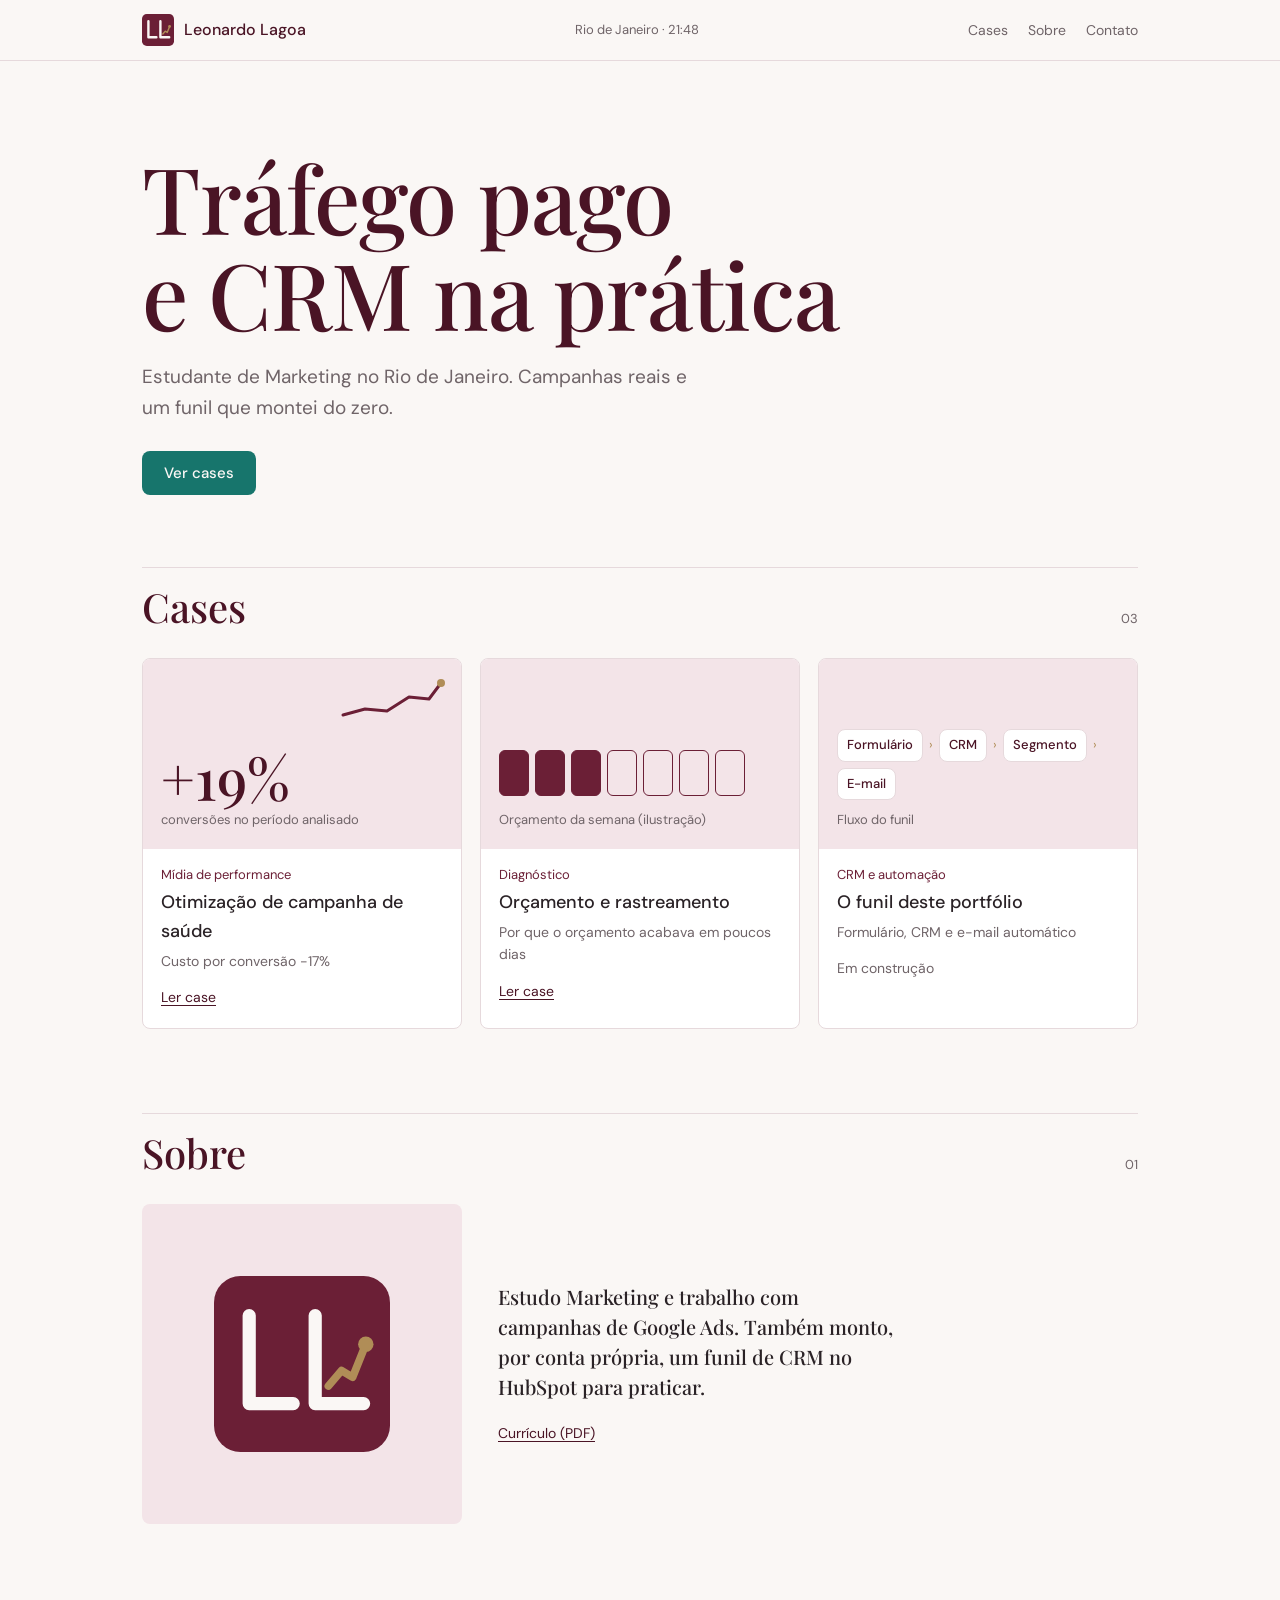
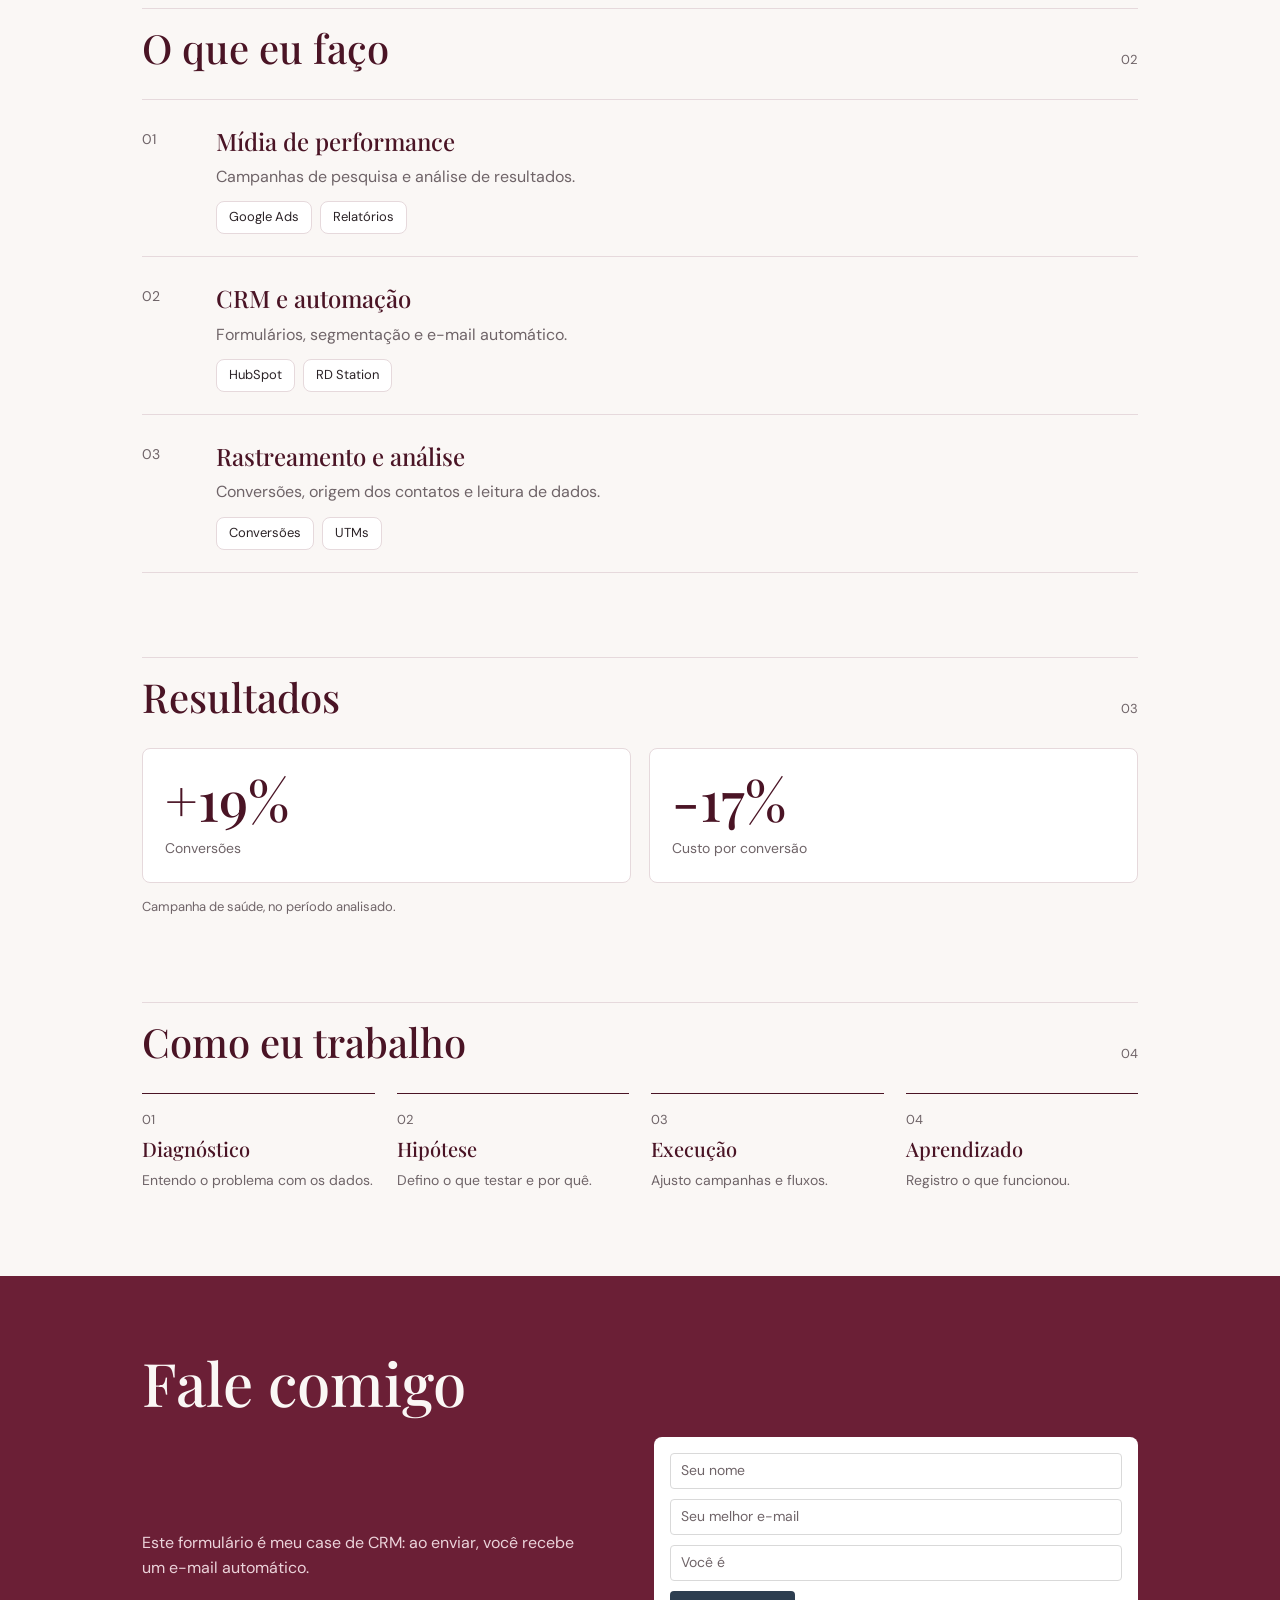
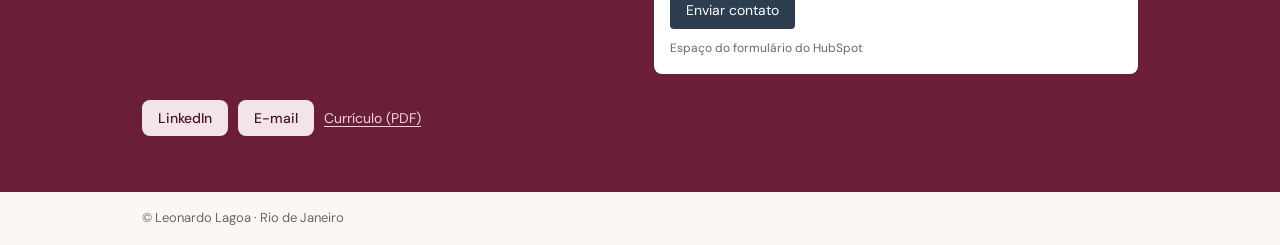
==== index.html @ 259f511e "Publish Leonardo Lagoa portfolio frontend" ====
<!DOCTYPE html>
<html lang="pt-BR">
<head>
<meta charset="utf-8">
<meta name="viewport" content="width=device-width, initial-scale=1, viewport-fit=cover">
<title>Leonardo Lagoa: tráfego pago e CRM na prática</title>
<link href="https://fonts.googleapis.com/css2?family=DM+Sans:wght@400;500&family=Playfair+Display:wght@500;600&display=swap" rel="stylesheet">
<style>
:root{--bg:#FAF7F5;--card:#fff;--ink:#2A2226;--muted:#6F6468;--line:#E6D9DC;--head:#4A1425;--rose:#F3E4E8;color-scheme:light;
box-sizing:border-box;padding-top:env(safe-area-inset-top,0px);padding-bottom:env(safe-area-inset-bottom,0px)}
html{scroll-padding-top:calc(env(safe-area-inset-top,0px) + 64px)}
@media (prefers-reduced-motion:no-preference){html{scroll-behavior:smooth}}
*{box-sizing:border-box}
body{margin:0;background:var(--bg);color:var(--ink);font:400 16px/1.6 "DM Sans",system-ui,sans-serif}
.serif{font-family:"Playfair Display",Georgia,"Times New Roman",serif;font-weight:500}
.wrap{max-width:1040px;margin:0 auto;padding:0 22px}
a{color:inherit}
header{position:sticky;top:env(safe-area-inset-top,0px);z-index:5;background:rgba(250,247,245,.94);border-bottom:1px solid var(--line)}
header .wrap{display:flex;align-items:center;justify-content:space-between;gap:16px;height:60px}
.brand{display:flex;align-items:center;gap:10px;text-decoration:none;font-weight:500;color:var(--head)}
#clock{font-size:13px;color:var(--muted)}
nav{display:flex;gap:20px;font-size:14px}
nav a{text-decoration:none;color:var(--muted)}nav a:hover{color:var(--head)}
@media (max-width:640px){#clock{display:none}}
.hero{padding:88px 0 72px}
h1{font-size:clamp(42px,9vw,92px);line-height:1.04;color:var(--head);margin:0 0 22px;letter-spacing:-.01em}
.lead{font-size:19px;color:var(--muted);max-width:44ch;margin:0 0 28px}
.btn{display:inline-block;font:500 15px "DM Sans",sans-serif;border-radius:8px;padding:12px 22px;text-decoration:none;transition:background .15s,border-color .15s}
.p{background:#17756C;color:#FAF7F5}.p:hover{background:#6B1F36}
.s{background:var(--rose);color:var(--head);font-size:14px;padding:9px 16px}
.band .p{border:1px solid #FAF7F5}.band .p:hover{background:#FAF7F5;color:#6B1F36}
.btn:focus-visible,a:focus-visible{outline:3px solid var(--head);outline-offset:2px}
section{padding:0 0 84px}
.sh{display:flex;align-items:baseline;justify-content:space-between;border-top:1px solid var(--line);padding-top:16px;margin-bottom:28px}
.sh .n{font-size:13px;color:var(--muted)}
h2{font-size:clamp(28px,4vw,40px);line-height:1.15;color:var(--head);margin:0}
.cards{display:grid;grid-template-columns:repeat(auto-fit,minmax(260px,1fr));gap:18px}
.card{display:block;background:var(--card);border:1px solid var(--line);border-radius:8px;overflow:hidden;text-decoration:none;transition:border-color .15s}
.card:hover{border-color:#6B1F36}
.vis{height:190px;background:var(--rose);display:flex;flex-direction:column;align-items:flex-start;justify-content:flex-end;padding:18px;position:relative}
.vis .big{font-size:58px;line-height:1;color:#4A1425}
.vis .sm{font-size:13px;color:#6F6468;margin-top:4px}
.vis svg{position:absolute;right:16px;top:16px}
.days{display:flex;gap:6px;margin-bottom:10px}
.days i{width:30px;height:46px;border-radius:6px;border:1px solid #6B1F36;background:transparent;display:block}
.days i.on{background:#6B1F36}
.flow{display:flex;flex-wrap:wrap;gap:6px;align-items:center;font-size:13px;color:#4A1425}
.flow b{font-weight:500;background:#fff;border:1px solid #E6D9DC;border-radius:8px;padding:5px 9px}
.flow span{color:#B08D57}
.cb{padding:16px 18px 18px}
.tag{font-size:13px;color:#6B1F36;margin:0}
.ct{font-size:18px;font-weight:500;margin:2px 0 4px}
.rs{font-size:14px;color:var(--muted);margin:0 0 12px}
.go{font-size:14px;color:var(--head);text-decoration:underline;text-underline-offset:3px}
.about{display:grid;grid-template-columns:minmax(200px,320px) 1fr;gap:36px;align-items:center}
@media (max-width:640px){.about{grid-template-columns:1fr}}
.logo{background:var(--rose);border-radius:8px;display:flex;align-items:center;justify-content:center;aspect-ratio:1/1;max-width:320px}
.about p{font-size:20px;line-height:1.5;margin:0 0 18px;max-width:34ch}
.row{display:grid;grid-template-columns:56px 1fr;gap:6px 18px;padding:22px 0;border-top:1px solid var(--line)}
.row .num{font-size:14px;color:var(--muted);padding-top:6px}
.row h3{font-size:24px;margin:0 0 4px;color:var(--head)}
.row p{margin:0 0 12px;color:var(--muted)}
.chips{display:flex;flex-wrap:wrap;gap:8px}
.chips span{background:var(--card);border:1px solid var(--line);border-radius:8px;padding:5px 12px;font-size:13px}
.stats{display:grid;grid-template-columns:repeat(auto-fit,minmax(220px,1fr));gap:18px}
.stat{background:var(--card);border:1px solid var(--line);border-radius:8px;padding:22px}
.stat .big{font-size:56px;line-height:1;color:var(--head)}
.stat p{margin:8px 0 0;color:var(--muted);font-size:14px}
.cap{font-size:13px;color:var(--muted);margin:14px 0 0}
.steps{display:grid;grid-template-columns:repeat(auto-fit,minmax(200px,1fr));gap:22px}
.step{border-top:1px solid var(--head);padding-top:12px}
.step .n{font-size:13px;color:var(--muted)}
.step h3{font-size:20px;margin:2px 0 4px;color:var(--head)}
.step p{margin:0;font-size:14px;color:var(--muted)}
.band{background:#6B1F36;color:#FAF7F5;padding:72px 0 56px}
.band h2{color:#FAF7F5;font-size:clamp(34px,6vw,60px)}
.grid{display:grid;grid-template-columns:repeat(auto-fit,minmax(260px,1fr));gap:28px;align-items:center;margin-top:20px}
.band p{margin:0;color:#EBD3DA;max-width:40ch}
.ph{background:#fff;border-radius:8px;padding:16px;color:#6F6468}
.ph .f{height:36px;border:1px solid #D9D9D9;border-radius:4px;margin-bottom:10px;display:flex;align-items:center;padding:0 10px;font-size:14px}
.ph .b{display:inline-block;background:#2D3E50;color:#fff;border-radius:4px;padding:8px 16px;font-size:14px}
.ph small{display:block;margin-top:10px;font-size:12px}
.links{margin-top:26px;display:flex;flex-wrap:wrap;align-items:center;gap:10px}
.links .lk{color:#EBD3DA;font-size:14px;text-underline-offset:3px}
footer{padding:16px 0;font-size:13px;color:var(--muted)}
</style>
</head>
<body>
<header><div class="wrap">
<a class="brand" href="#">
<svg width="32" height="32" viewBox="0 0 80 80" aria-hidden="true"><rect width="80" height="80" rx="12" fill="#6B1F36"/><path d="M16 18 V58 H36" fill="none" stroke="#FAF7F5" stroke-width="6" stroke-linecap="round" stroke-linejoin="round"/><path d="M46 18 V58 H68" fill="none" stroke="#FAF7F5" stroke-width="6" stroke-linecap="round" stroke-linejoin="round"/><path d="M52 50 L58 43 L63 46 L69 31" fill="none" stroke="#B08D57" stroke-width="3.5" stroke-linecap="round" stroke-linejoin="round"/><circle cx="69" cy="31" r="3.5" fill="#B08D57"/></svg>
Leonardo Lagoa</a>
<span id="clock">Rio de Janeiro</span>
<nav><a href="#cases">Cases</a><a href="#sobre">Sobre</a><a href="#contato">Contato</a></nav>
</div></header>

<main>
<section class="hero" style="padding-bottom:72px"><div class="wrap">
<h1 class="serif">Tráfego pago<br>e CRM na prática</h1>
<p class="lead">Estudante de Marketing no Rio de Janeiro. Campanhas reais e um funil que montei do zero.</p>
<a class="btn p" href="#cases">Ver cases</a>
</div></section>

<section id="cases"><div class="wrap">
<div class="sh"><h2 class="serif">Cases</h2><span class="n">03</span></div>
<div class="cards">
<a class="card" href="#">
<div class="vis"><svg width="104" height="48" viewBox="0 0 104 48" aria-hidden="true"><polyline points="2,40 24,34 46,36 68,22 88,24 100,8" fill="none" stroke="#6B1F36" stroke-width="3" stroke-linecap="round" stroke-linejoin="round"/><circle cx="100" cy="8" r="4" fill="#B08D57"/></svg><span class="big serif">+19%</span><span class="sm">conversões no período analisado</span></div>
<div class="cb"><p class="tag">Mídia de performance</p><p class="ct">Otimização de campanha de saúde</p><p class="rs">Custo por conversão -17%</p><span class="go">Ler case</span></div>
</a>
<a class="card" href="#">
<div class="vis"><div class="days" aria-hidden="true"><i class="on"></i><i class="on"></i><i class="on"></i><i></i><i></i><i></i><i></i></div><span class="sm">Orçamento da semana (ilustração)</span></div>
<div class="cb"><p class="tag">Diagnóstico</p><p class="ct">Orçamento e rastreamento</p><p class="rs">Por que o orçamento acabava em poucos dias</p><span class="go">Ler case</span></div>
</a>
<a class="card" href="#">
<div class="vis"><div class="flow" aria-hidden="true"><b>Formulário</b><span>›</span><b>CRM</b><span>›</span><b>Segmento</b><span>›</span><b>E-mail</b></div><span class="sm" style="margin-top:10px">Fluxo do funil</span></div>
<div class="cb"><p class="tag">CRM e automação</p><p class="ct">O funil deste portfólio</p><p class="rs">Formulário, CRM e e-mail automático</p><span class="go" style="text-decoration:none;color:var(--muted)">Em construção</span></div>
</a>
</div>
</div></section>

<section id="sobre"><div class="wrap">
<div class="sh"><h2 class="serif">Sobre</h2><span class="n">01</span></div>
<div class="about">
<div class="logo"><svg width="55%" viewBox="0 0 80 80" aria-label="Logo LL"><rect width="80" height="80" rx="12" fill="#6B1F36"/><path d="M16 18 V58 H36" fill="none" stroke="#FAF7F5" stroke-width="6" stroke-linecap="round" stroke-linejoin="round"/><path d="M46 18 V58 H68" fill="none" stroke="#FAF7F5" stroke-width="6" stroke-linecap="round" stroke-linejoin="round"/><path d="M52 50 L58 43 L63 46 L69 31" fill="none" stroke="#B08D57" stroke-width="3.5" stroke-linecap="round" stroke-linejoin="round"/><circle cx="69" cy="31" r="3.5" fill="#B08D57"/></svg></div>
<div><p class="serif">Estudo Marketing e trabalho com campanhas de Google Ads. Também monto, por conta própria, um funil de CRM no HubSpot para praticar.</p><a class="go" href="#">Currículo (PDF)</a></div>
</div>
</div></section>

<section><div class="wrap">
<div class="sh"><h2 class="serif">O que eu faço</h2><span class="n">02</span></div>
<div class="row"><span class="num">01</span><div><h3 class="serif">Mídia de performance</h3><p>Campanhas de pesquisa e análise de resultados.</p><div class="chips"><span>Google Ads</span><span>Relatórios</span></div></div></div>
<div class="row"><span class="num">02</span><div><h3 class="serif">CRM e automação</h3><p>Formulários, segmentação e e-mail automático.</p><div class="chips"><span>HubSpot</span><span>RD Station</span></div></div></div>
<div class="row" style="border-bottom:1px solid var(--line)"><span class="num">03</span><div><h3 class="serif">Rastreamento e análise</h3><p>Conversões, origem dos contatos e leitura de dados.</p><div class="chips"><span>Conversões</span><span>UTMs</span></div></div></div>
</div></section>

<section><div class="wrap">
<div class="sh"><h2 class="serif">Resultados</h2><span class="n">03</span></div>
<div class="stats">
<div class="stat"><span class="big serif">+19%</span><p>Conversões</p></div>
<div class="stat"><span class="big serif">-17%</span><p>Custo por conversão</p></div>
</div>
<p class="cap">Campanha de saúde, no período analisado.</p>
</div></section>

<section><div class="wrap">
<div class="sh"><h2 class="serif">Como eu trabalho</h2><span class="n">04</span></div>
<div class="steps">
<div class="step"><span class="n">01</span><h3 class="serif">Diagnóstico</h3><p>Entendo o problema com os dados.</p></div>
<div class="step"><span class="n">02</span><h3 class="serif">Hipótese</h3><p>Defino o que testar e por quê.</p></div>
<div class="step"><span class="n">03</span><h3 class="serif">Execução</h3><p>Ajusto campanhas e fluxos.</p></div>
<div class="step"><span class="n">04</span><h3 class="serif">Aprendizado</h3><p>Registro o que funcionou.</p></div>
</div>
</div></section>

<section id="contato" class="band" style="padding-bottom:56px"><div class="wrap">
<h2 class="serif">Fale comigo</h2>
<div class="grid">
<p>Este formulário é meu case de CRM: ao enviar, você recebe um e-mail automático.</p>
<div class="ph" aria-label="Espaço reservado para o formulário do HubSpot"><div class="f">Seu nome</div><div class="f">Seu melhor e-mail</div><div class="f">Você é</div><span class="b">Enviar contato</span><small>Espaço do formulário do HubSpot</small></div>
</div>
<div class="links"><a class="btn s" href="#">LinkedIn</a><a class="btn s" href="#">E-mail</a><a class="lk" href="#">Currículo (PDF)</a></div>
</div></section>
</main>

<footer><div class="wrap">© Leonardo Lagoa · Rio de Janeiro</div></footer>

<script>
(function(){var el=document.getElementById('clock');function t(){try{el.textContent='Rio de Janeiro · '+new Intl.DateTimeFormat('pt-BR',{hour:'2-digit',minute:'2-digit',timeZone:'America/Sao_Paulo'}).format(new Date())}catch(e){el.textContent='Rio de Janeiro'}}t();setInterval(t,30000)})();
</script>
</body>
</html>
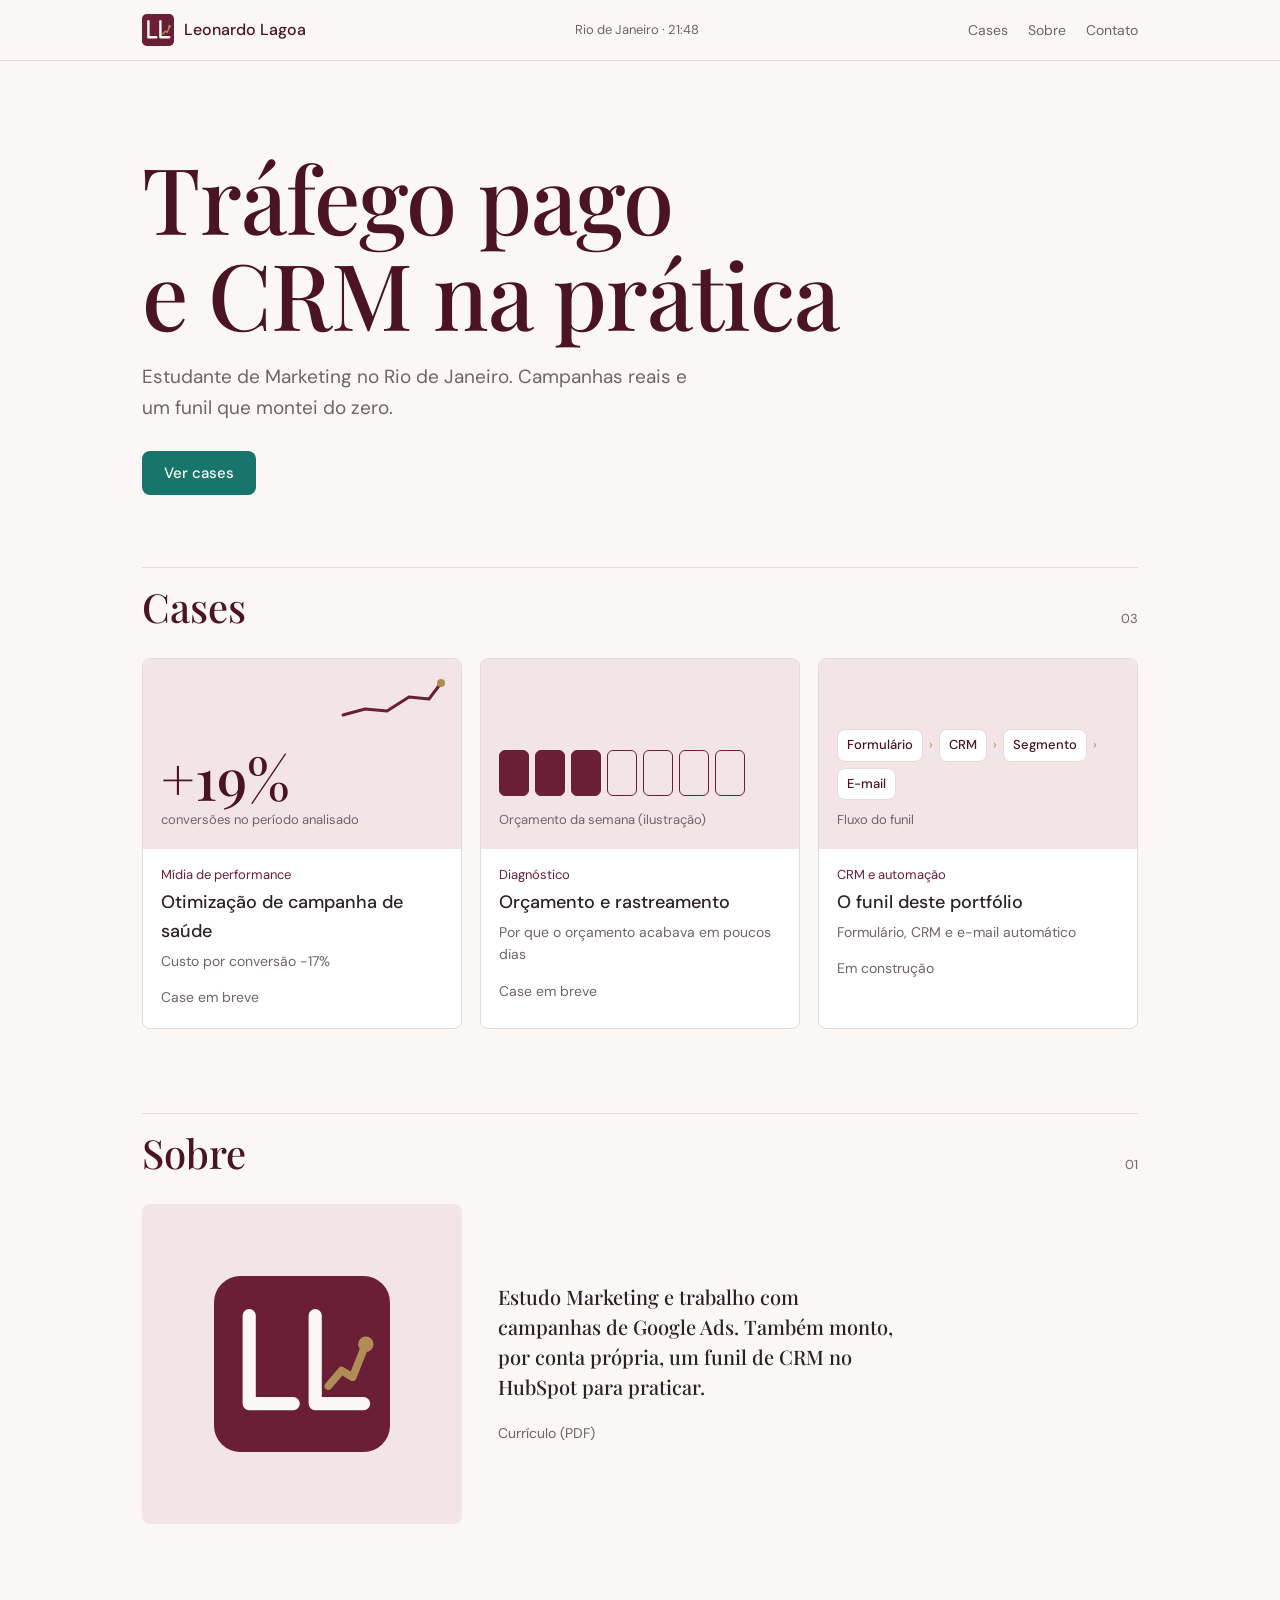
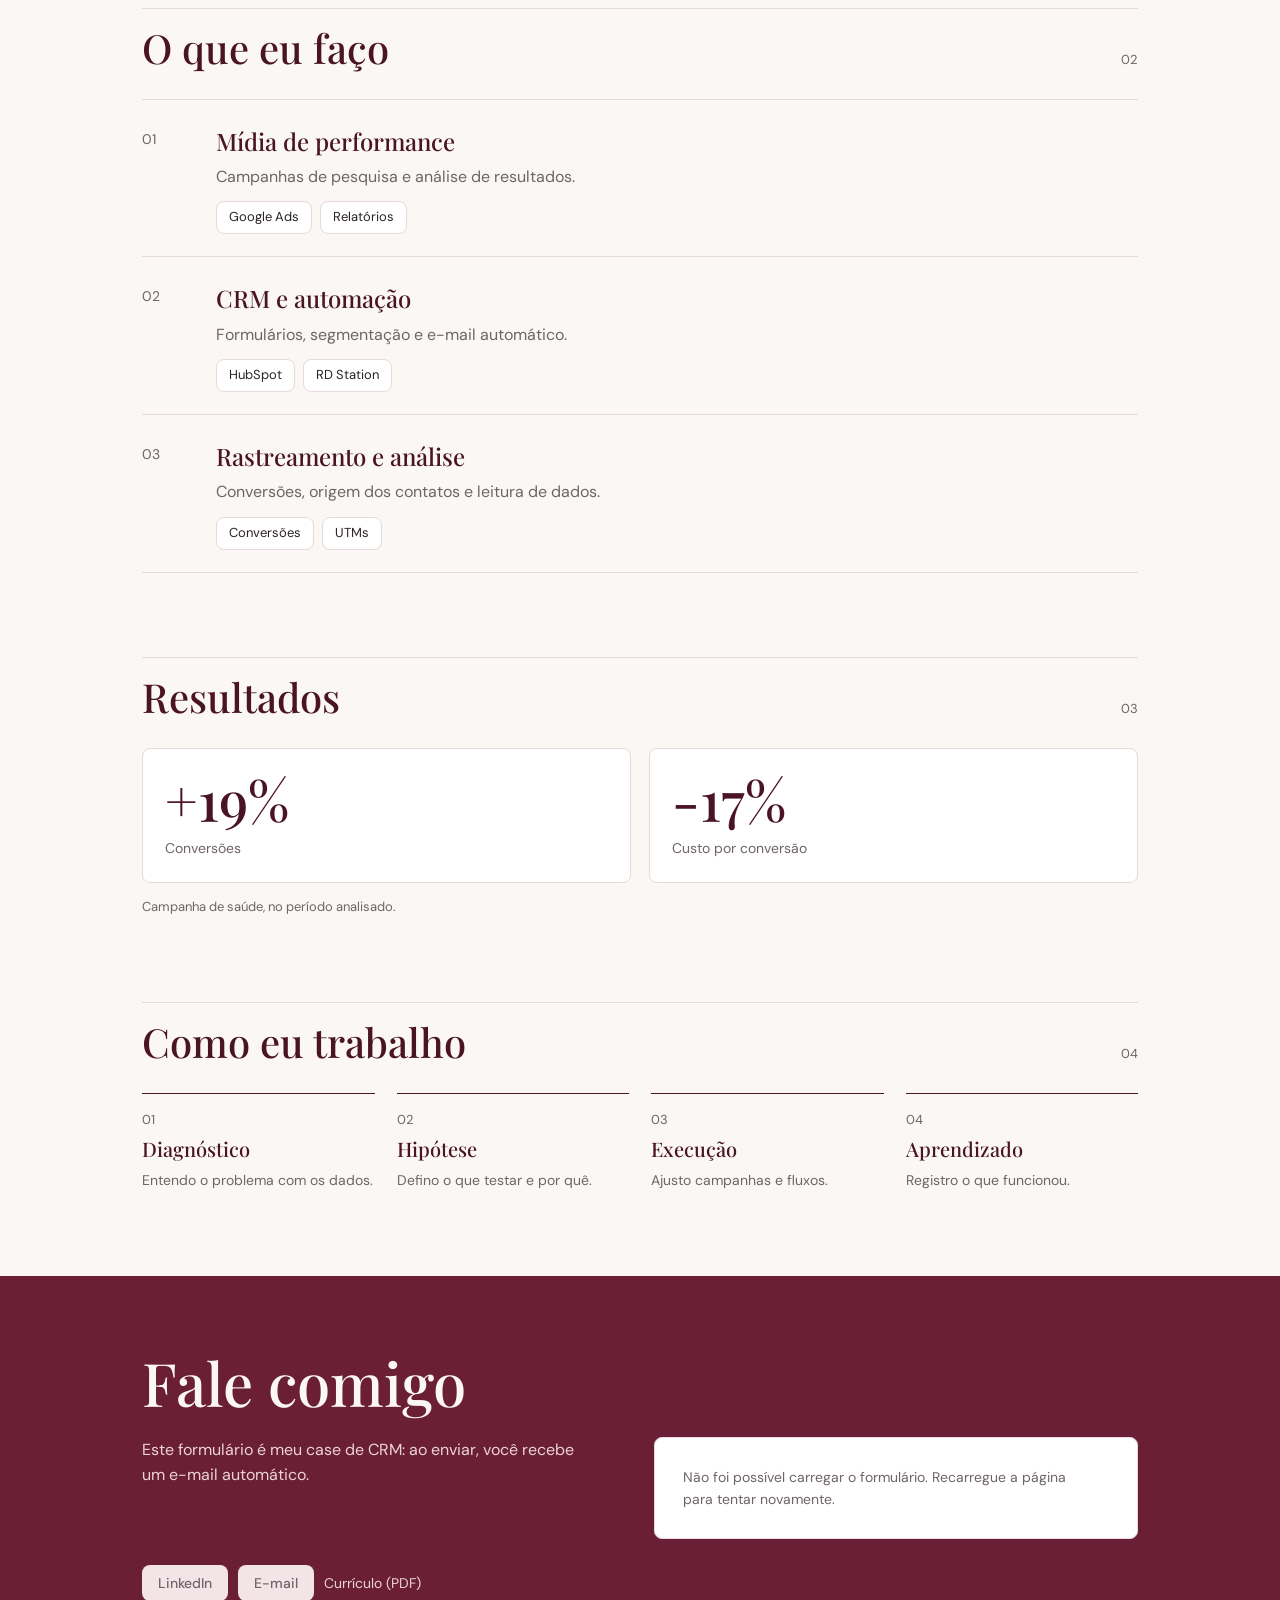
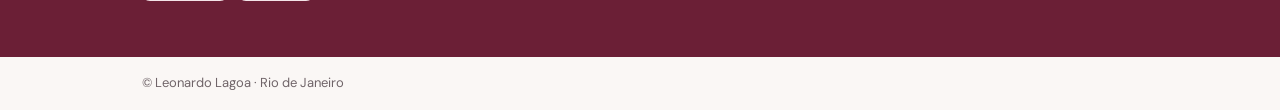
==== commit 887ad338: "Integrate HubSpot contact form and refactor frontend" ====
--- a/index.html
+++ b/index.html
@@ -1,172 +1,333 @@
-<!DOCTYPE html>
-<html lang="pt-BR">
-<head>
-<meta charset="utf-8">
-<meta name="viewport" content="width=device-width, initial-scale=1, viewport-fit=cover">
-<title>Leonardo Lagoa: tráfego pago e CRM na prática</title>
-<link href="https://fonts.googleapis.com/css2?family=DM+Sans:wght@400;500&family=Playfair+Display:wght@500;600&display=swap" rel="stylesheet">
-<style>
-:root{--bg:#FAF7F5;--card:#fff;--ink:#2A2226;--muted:#6F6468;--line:#E6D9DC;--head:#4A1425;--rose:#F3E4E8;color-scheme:light;
-box-sizing:border-box;padding-top:env(safe-area-inset-top,0px);padding-bottom:env(safe-area-inset-bottom,0px)}
-html{scroll-padding-top:calc(env(safe-area-inset-top,0px) + 64px)}
-@media (prefers-reduced-motion:no-preference){html{scroll-behavior:smooth}}
-*{box-sizing:border-box}
-body{margin:0;background:var(--bg);color:var(--ink);font:400 16px/1.6 "DM Sans",system-ui,sans-serif}
-.serif{font-family:"Playfair Display",Georgia,"Times New Roman",serif;font-weight:500}
-.wrap{max-width:1040px;margin:0 auto;padding:0 22px}
-a{color:inherit}
-header{position:sticky;top:env(safe-area-inset-top,0px);z-index:5;background:rgba(250,247,245,.94);border-bottom:1px solid var(--line)}
-header .wrap{display:flex;align-items:center;justify-content:space-between;gap:16px;height:60px}
-.brand{display:flex;align-items:center;gap:10px;text-decoration:none;font-weight:500;color:var(--head)}
-#clock{font-size:13px;color:var(--muted)}
-nav{display:flex;gap:20px;font-size:14px}
-nav a{text-decoration:none;color:var(--muted)}nav a:hover{color:var(--head)}
-@media (max-width:640px){#clock{display:none}}
-.hero{padding:88px 0 72px}
-h1{font-size:clamp(42px,9vw,92px);line-height:1.04;color:var(--head);margin:0 0 22px;letter-spacing:-.01em}
-.lead{font-size:19px;color:var(--muted);max-width:44ch;margin:0 0 28px}
-.btn{display:inline-block;font:500 15px "DM Sans",sans-serif;border-radius:8px;padding:12px 22px;text-decoration:none;transition:background .15s,border-color .15s}
-.p{background:#17756C;color:#FAF7F5}.p:hover{background:#6B1F36}
-.s{background:var(--rose);color:var(--head);font-size:14px;padding:9px 16px}
-.band .p{border:1px solid #FAF7F5}.band .p:hover{background:#FAF7F5;color:#6B1F36}
-.btn:focus-visible,a:focus-visible{outline:3px solid var(--head);outline-offset:2px}
-section{padding:0 0 84px}
-.sh{display:flex;align-items:baseline;justify-content:space-between;border-top:1px solid var(--line);padding-top:16px;margin-bottom:28px}
-.sh .n{font-size:13px;color:var(--muted)}
-h2{font-size:clamp(28px,4vw,40px);line-height:1.15;color:var(--head);margin:0}
-.cards{display:grid;grid-template-columns:repeat(auto-fit,minmax(260px,1fr));gap:18px}
-.card{display:block;background:var(--card);border:1px solid var(--line);border-radius:8px;overflow:hidden;text-decoration:none;transition:border-color .15s}
-.card:hover{border-color:#6B1F36}
-.vis{height:190px;background:var(--rose);display:flex;flex-direction:column;align-items:flex-start;justify-content:flex-end;padding:18px;position:relative}
-.vis .big{font-size:58px;line-height:1;color:#4A1425}
-.vis .sm{font-size:13px;color:#6F6468;margin-top:4px}
-.vis svg{position:absolute;right:16px;top:16px}
-.days{display:flex;gap:6px;margin-bottom:10px}
-.days i{width:30px;height:46px;border-radius:6px;border:1px solid #6B1F36;background:transparent;display:block}
-.days i.on{background:#6B1F36}
-.flow{display:flex;flex-wrap:wrap;gap:6px;align-items:center;font-size:13px;color:#4A1425}
-.flow b{font-weight:500;background:#fff;border:1px solid #E6D9DC;border-radius:8px;padding:5px 9px}
-.flow span{color:#B08D57}
-.cb{padding:16px 18px 18px}
-.tag{font-size:13px;color:#6B1F36;margin:0}
-.ct{font-size:18px;font-weight:500;margin:2px 0 4px}
-.rs{font-size:14px;color:var(--muted);margin:0 0 12px}
-.go{font-size:14px;color:var(--head);text-decoration:underline;text-underline-offset:3px}
-.about{display:grid;grid-template-columns:minmax(200px,320px) 1fr;gap:36px;align-items:center}
-@media (max-width:640px){.about{grid-template-columns:1fr}}
-.logo{background:var(--rose);border-radius:8px;display:flex;align-items:center;justify-content:center;aspect-ratio:1/1;max-width:320px}
-.about p{font-size:20px;line-height:1.5;margin:0 0 18px;max-width:34ch}
-.row{display:grid;grid-template-columns:56px 1fr;gap:6px 18px;padding:22px 0;border-top:1px solid var(--line)}
-.row .num{font-size:14px;color:var(--muted);padding-top:6px}
-.row h3{font-size:24px;margin:0 0 4px;color:var(--head)}
-.row p{margin:0 0 12px;color:var(--muted)}
-.chips{display:flex;flex-wrap:wrap;gap:8px}
-.chips span{background:var(--card);border:1px solid var(--line);border-radius:8px;padding:5px 12px;font-size:13px}
-.stats{display:grid;grid-template-columns:repeat(auto-fit,minmax(220px,1fr));gap:18px}
-.stat{background:var(--card);border:1px solid var(--line);border-radius:8px;padding:22px}
-.stat .big{font-size:56px;line-height:1;color:var(--head)}
-.stat p{margin:8px 0 0;color:var(--muted);font-size:14px}
-.cap{font-size:13px;color:var(--muted);margin:14px 0 0}
-.steps{display:grid;grid-template-columns:repeat(auto-fit,minmax(200px,1fr));gap:22px}
-.step{border-top:1px solid var(--head);padding-top:12px}
-.step .n{font-size:13px;color:var(--muted)}
-.step h3{font-size:20px;margin:2px 0 4px;color:var(--head)}
-.step p{margin:0;font-size:14px;color:var(--muted)}
-.band{background:#6B1F36;color:#FAF7F5;padding:72px 0 56px}
-.band h2{color:#FAF7F5;font-size:clamp(34px,6vw,60px)}
-.grid{display:grid;grid-template-columns:repeat(auto-fit,minmax(260px,1fr));gap:28px;align-items:center;margin-top:20px}
-.band p{margin:0;color:#EBD3DA;max-width:40ch}
-.ph{background:#fff;border-radius:8px;padding:16px;color:#6F6468}
-.ph .f{height:36px;border:1px solid #D9D9D9;border-radius:4px;margin-bottom:10px;display:flex;align-items:center;padding:0 10px;font-size:14px}
-.ph .b{display:inline-block;background:#2D3E50;color:#fff;border-radius:4px;padding:8px 16px;font-size:14px}
-.ph small{display:block;margin-top:10px;font-size:12px}
-.links{margin-top:26px;display:flex;flex-wrap:wrap;align-items:center;gap:10px}
-.links .lk{color:#EBD3DA;font-size:14px;text-underline-offset:3px}
-footer{padding:16px 0;font-size:13px;color:var(--muted)}
-</style>
-</head>
-<body>
-<header><div class="wrap">
-<a class="brand" href="#">
-<svg width="32" height="32" viewBox="0 0 80 80" aria-hidden="true"><rect width="80" height="80" rx="12" fill="#6B1F36"/><path d="M16 18 V58 H36" fill="none" stroke="#FAF7F5" stroke-width="6" stroke-linecap="round" stroke-linejoin="round"/><path d="M46 18 V58 H68" fill="none" stroke="#FAF7F5" stroke-width="6" stroke-linecap="round" stroke-linejoin="round"/><path d="M52 50 L58 43 L63 46 L69 31" fill="none" stroke="#B08D57" stroke-width="3.5" stroke-linecap="round" stroke-linejoin="round"/><circle cx="69" cy="31" r="3.5" fill="#B08D57"/></svg>
-Leonardo Lagoa</a>
-<span id="clock">Rio de Janeiro</span>
-<nav><a href="#cases">Cases</a><a href="#sobre">Sobre</a><a href="#contato">Contato</a></nav>
-</div></header>
-
-<main>
-<section class="hero" style="padding-bottom:72px"><div class="wrap">
-<h1 class="serif">Tráfego pago<br>e CRM na prática</h1>
-<p class="lead">Estudante de Marketing no Rio de Janeiro. Campanhas reais e um funil que montei do zero.</p>
-<a class="btn p" href="#cases">Ver cases</a>
-</div></section>
-
-<section id="cases"><div class="wrap">
-<div class="sh"><h2 class="serif">Cases</h2><span class="n">03</span></div>
-<div class="cards">
-<a class="card" href="#">
-<div class="vis"><svg width="104" height="48" viewBox="0 0 104 48" aria-hidden="true"><polyline points="2,40 24,34 46,36 68,22 88,24 100,8" fill="none" stroke="#6B1F36" stroke-width="3" stroke-linecap="round" stroke-linejoin="round"/><circle cx="100" cy="8" r="4" fill="#B08D57"/></svg><span class="big serif">+19%</span><span class="sm">conversões no período analisado</span></div>
-<div class="cb"><p class="tag">Mídia de performance</p><p class="ct">Otimização de campanha de saúde</p><p class="rs">Custo por conversão -17%</p><span class="go">Ler case</span></div>
-</a>
-<a class="card" href="#">
-<div class="vis"><div class="days" aria-hidden="true"><i class="on"></i><i class="on"></i><i class="on"></i><i></i><i></i><i></i><i></i></div><span class="sm">Orçamento da semana (ilustração)</span></div>
-<div class="cb"><p class="tag">Diagnóstico</p><p class="ct">Orçamento e rastreamento</p><p class="rs">Por que o orçamento acabava em poucos dias</p><span class="go">Ler case</span></div>
-</a>
-<a class="card" href="#">
-<div class="vis"><div class="flow" aria-hidden="true"><b>Formulário</b><span>›</span><b>CRM</b><span>›</span><b>Segmento</b><span>›</span><b>E-mail</b></div><span class="sm" style="margin-top:10px">Fluxo do funil</span></div>
-<div class="cb"><p class="tag">CRM e automação</p><p class="ct">O funil deste portfólio</p><p class="rs">Formulário, CRM e e-mail automático</p><span class="go" style="text-decoration:none;color:var(--muted)">Em construção</span></div>
-</a>
-</div>
-</div></section>
-
-<section id="sobre"><div class="wrap">
-<div class="sh"><h2 class="serif">Sobre</h2><span class="n">01</span></div>
-<div class="about">
-<div class="logo"><svg width="55%" viewBox="0 0 80 80" aria-label="Logo LL"><rect width="80" height="80" rx="12" fill="#6B1F36"/><path d="M16 18 V58 H36" fill="none" stroke="#FAF7F5" stroke-width="6" stroke-linecap="round" stroke-linejoin="round"/><path d="M46 18 V58 H68" fill="none" stroke="#FAF7F5" stroke-width="6" stroke-linecap="round" stroke-linejoin="round"/><path d="M52 50 L58 43 L63 46 L69 31" fill="none" stroke="#B08D57" stroke-width="3.5" stroke-linecap="round" stroke-linejoin="round"/><circle cx="69" cy="31" r="3.5" fill="#B08D57"/></svg></div>
-<div><p class="serif">Estudo Marketing e trabalho com campanhas de Google Ads. Também monto, por conta própria, um funil de CRM no HubSpot para praticar.</p><a class="go" href="#">Currículo (PDF)</a></div>
-</div>
-</div></section>
-
-<section><div class="wrap">
-<div class="sh"><h2 class="serif">O que eu faço</h2><span class="n">02</span></div>
-<div class="row"><span class="num">01</span><div><h3 class="serif">Mídia de performance</h3><p>Campanhas de pesquisa e análise de resultados.</p><div class="chips"><span>Google Ads</span><span>Relatórios</span></div></div></div>
-<div class="row"><span class="num">02</span><div><h3 class="serif">CRM e automação</h3><p>Formulários, segmentação e e-mail automático.</p><div class="chips"><span>HubSpot</span><span>RD Station</span></div></div></div>
-<div class="row" style="border-bottom:1px solid var(--line)"><span class="num">03</span><div><h3 class="serif">Rastreamento e análise</h3><p>Conversões, origem dos contatos e leitura de dados.</p><div class="chips"><span>Conversões</span><span>UTMs</span></div></div></div>
-</div></section>
-
-<section><div class="wrap">
-<div class="sh"><h2 class="serif">Resultados</h2><span class="n">03</span></div>
-<div class="stats">
-<div class="stat"><span class="big serif">+19%</span><p>Conversões</p></div>
-<div class="stat"><span class="big serif">-17%</span><p>Custo por conversão</p></div>
-</div>
-<p class="cap">Campanha de saúde, no período analisado.</p>
-</div></section>
-
-<section><div class="wrap">
-<div class="sh"><h2 class="serif">Como eu trabalho</h2><span class="n">04</span></div>
-<div class="steps">
-<div class="step"><span class="n">01</span><h3 class="serif">Diagnóstico</h3><p>Entendo o problema com os dados.</p></div>
-<div class="step"><span class="n">02</span><h3 class="serif">Hipótese</h3><p>Defino o que testar e por quê.</p></div>
-<div class="step"><span class="n">03</span><h3 class="serif">Execução</h3><p>Ajusto campanhas e fluxos.</p></div>
-<div class="step"><span class="n">04</span><h3 class="serif">Aprendizado</h3><p>Registro o que funcionou.</p></div>
-</div>
-</div></section>
-
-<section id="contato" class="band" style="padding-bottom:56px"><div class="wrap">
-<h2 class="serif">Fale comigo</h2>
-<div class="grid">
-<p>Este formulário é meu case de CRM: ao enviar, você recebe um e-mail automático.</p>
-<div class="ph" aria-label="Espaço reservado para o formulário do HubSpot"><div class="f">Seu nome</div><div class="f">Seu melhor e-mail</div><div class="f">Você é</div><span class="b">Enviar contato</span><small>Espaço do formulário do HubSpot</small></div>
-</div>
-<div class="links"><a class="btn s" href="#">LinkedIn</a><a class="btn s" href="#">E-mail</a><a class="lk" href="#">Currículo (PDF)</a></div>
-</div></section>
-</main>
-
-<footer><div class="wrap">© Leonardo Lagoa · Rio de Janeiro</div></footer>
-
-<script>
-(function(){var el=document.getElementById('clock');function t(){try{el.textContent='Rio de Janeiro · '+new Intl.DateTimeFormat('pt-BR',{hour:'2-digit',minute:'2-digit',timeZone:'America/Sao_Paulo'}).format(new Date())}catch(e){el.textContent='Rio de Janeiro'}}t();setInterval(t,30000)})();
-</script>
-</body>
-</html>+<!doctype html>
+<html lang="pt-BR">
+  <head>
+    <meta charset="utf-8" />
+    <meta
+      name="viewport"
+      content="width=device-width, initial-scale=1, viewport-fit=cover"
+    />
+    <meta
+      name="description"
+      content="Portfólio de Leonardo Lagoa: campanhas de tráfego pago, análise de resultados e projetos de CRM e automação."
+    />
+    <link rel="preconnect" href="https://fonts.googleapis.com" />
+    <link rel="preconnect" href="https://fonts.gstatic.com" crossorigin />
+    <title>Leonardo Lagoa: tráfego pago e CRM na prática</title>
+    <link
+      href="https://fonts.googleapis.com/css2?family=DM+Sans:wght@400;500&family=Playfair+Display:wght@500;600&display=swap"
+      rel="stylesheet"
+    />
+    <link rel="stylesheet" href="styles.css" />
+    <script src="main.js" defer></script>
+    <script
+      id="hubspot-embed"
+      src="https://js.hsforms.net/forms/embed/51906766.js"
+      defer
+    ></script>
+  </head>
+  <body id="inicio">
+    <a class="skip-link" href="#conteudo">Pular para o conteúdo</a>
+    <header>
+      <div class="wrap">
+        <a class="brand" href="#inicio">
+          <svg width="32" height="32" viewBox="0 0 80 80" aria-hidden="true">
+            <rect width="80" height="80" rx="12" fill="#6B1F36" />
+            <path
+              d="M16 18 V58 H36"
+              fill="none"
+              stroke="#FAF7F5"
+              stroke-width="6"
+              stroke-linecap="round"
+              stroke-linejoin="round"
+            />
+            <path
+              d="M46 18 V58 H68"
+              fill="none"
+              stroke="#FAF7F5"
+              stroke-width="6"
+              stroke-linecap="round"
+              stroke-linejoin="round"
+            />
+            <path
+              d="M52 50 L58 43 L63 46 L69 31"
+              fill="none"
+              stroke="#B08D57"
+              stroke-width="3.5"
+              stroke-linecap="round"
+              stroke-linejoin="round"
+            />
+            <circle cx="69" cy="31" r="3.5" fill="#B08D57" />
+          </svg>
+          Leonardo Lagoa</a
+        >
+        <span id="clock">Rio de Janeiro</span>
+        <nav aria-label="Navegação principal">
+          <a href="#cases">Cases</a><a href="#sobre">Sobre</a
+          ><a href="#contato">Contato</a>
+        </nav>
+      </div>
+    </header>
+
+    <main id="conteudo" tabindex="-1">
+      <section class="hero">
+        <div class="wrap">
+          <h1 class="serif">Tráfego pago<br />e CRM na prática</h1>
+          <p class="lead">
+            Estudante de Marketing no Rio de Janeiro. Campanhas reais e um funil
+            que montei do zero.
+          </p>
+          <a class="btn p" href="#cases">Ver cases</a>
+        </div>
+      </section>
+
+      <section id="cases">
+        <div class="wrap">
+          <div class="sh">
+            <h2 class="serif">Cases</h2>
+            <span class="n">03</span>
+          </div>
+          <div class="cards">
+            <article class="card">
+              <div class="vis">
+                <svg
+                  width="104"
+                  height="48"
+                  viewBox="0 0 104 48"
+                  aria-hidden="true"
+                >
+                  <polyline
+                    points="2,40 24,34 46,36 68,22 88,24 100,8"
+                    fill="none"
+                    stroke="#6B1F36"
+                    stroke-width="3"
+                    stroke-linecap="round"
+                    stroke-linejoin="round"
+                  />
+                  <circle cx="100" cy="8" r="4" fill="#B08D57" /></svg
+                ><span class="big serif">+19%</span
+                ><span class="sm">conversões no período analisado</span>
+              </div>
+              <div class="cb">
+                <p class="tag">Mídia de performance</p>
+                <h3 class="ct">Otimização de campanha de saúde</h3>
+                <p class="rs">Custo por conversão -17%</p>
+                <span class="go pending">Case em breve</span>
+              </div>
+            </article>
+            <article class="card">
+              <div class="vis">
+                <div class="days" aria-hidden="true">
+                  <i class="on"></i><i class="on"></i><i class="on"></i><i></i
+                  ><i></i><i></i><i></i>
+                </div>
+                <span class="sm">Orçamento da semana (ilustração)</span>
+              </div>
+              <div class="cb">
+                <p class="tag">Diagnóstico</p>
+                <h3 class="ct">Orçamento e rastreamento</h3>
+                <p class="rs">Por que o orçamento acabava em poucos dias</p>
+                <span class="go pending">Case em breve</span>
+              </div>
+            </article>
+            <article class="card">
+              <div class="vis">
+                <div class="flow" aria-hidden="true">
+                  <b>Formulário</b><span>›</span><b>CRM</b><span>›</span
+                  ><b>Segmento</b><span>›</span><b>E-mail</b>
+                </div>
+                <span class="sm flow-caption">Fluxo do funil</span>
+              </div>
+              <div class="cb">
+                <p class="tag">CRM e automação</p>
+                <h3 class="ct">O funil deste portfólio</h3>
+                <p class="rs">Formulário, CRM e e-mail automático</p>
+                <span class="go pending">Em construção</span>
+              </div>
+            </article>
+          </div>
+        </div>
+      </section>
+
+      <section id="sobre">
+        <div class="wrap">
+          <div class="sh">
+            <h2 class="serif">Sobre</h2>
+            <span class="n">01</span>
+          </div>
+          <div class="about">
+            <div class="logo">
+              <svg width="55%" viewBox="0 0 80 80" aria-label="Logo LL">
+                <rect width="80" height="80" rx="12" fill="#6B1F36" />
+                <path
+                  d="M16 18 V58 H36"
+                  fill="none"
+                  stroke="#FAF7F5"
+                  stroke-width="6"
+                  stroke-linecap="round"
+                  stroke-linejoin="round"
+                />
+                <path
+                  d="M46 18 V58 H68"
+                  fill="none"
+                  stroke="#FAF7F5"
+                  stroke-width="6"
+                  stroke-linecap="round"
+                  stroke-linejoin="round"
+                />
+                <path
+                  d="M52 50 L58 43 L63 46 L69 31"
+                  fill="none"
+                  stroke="#B08D57"
+                  stroke-width="3.5"
+                  stroke-linecap="round"
+                  stroke-linejoin="round"
+                />
+                <circle cx="69" cy="31" r="3.5" fill="#B08D57" />
+              </svg>
+            </div>
+            <div>
+              <p class="serif">
+                Estudo Marketing e trabalho com campanhas de Google Ads. Também
+                monto, por conta própria, um funil de CRM no HubSpot para
+                praticar.
+              </p>
+              <span class="go pending" aria-disabled="true" title="Em breve"
+                >Currículo (PDF)</span
+              >
+            </div>
+          </div>
+        </div>
+      </section>
+
+      <section>
+        <div class="wrap">
+          <div class="sh">
+            <h2 class="serif">O que eu faço</h2>
+            <span class="n">02</span>
+          </div>
+          <div class="row">
+            <span class="num">01</span>
+            <div>
+              <h3 class="serif">Mídia de performance</h3>
+              <p>Campanhas de pesquisa e análise de resultados.</p>
+              <div class="chips">
+                <span>Google Ads</span><span>Relatórios</span>
+              </div>
+            </div>
+          </div>
+          <div class="row">
+            <span class="num">02</span>
+            <div>
+              <h3 class="serif">CRM e automação</h3>
+              <p>Formulários, segmentação e e-mail automático.</p>
+              <div class="chips">
+                <span>HubSpot</span><span>RD Station</span>
+              </div>
+            </div>
+          </div>
+          <div class="row">
+            <span class="num">03</span>
+            <div>
+              <h3 class="serif">Rastreamento e análise</h3>
+              <p>Conversões, origem dos contatos e leitura de dados.</p>
+              <div class="chips"><span>Conversões</span><span>UTMs</span></div>
+            </div>
+          </div>
+        </div>
+      </section>
+
+      <section>
+        <div class="wrap">
+          <div class="sh">
+            <h2 class="serif">Resultados</h2>
+            <span class="n">03</span>
+          </div>
+          <div class="stats">
+            <div class="stat">
+              <span class="big serif">+19%</span>
+              <p>Conversões</p>
+            </div>
+            <div class="stat">
+              <span class="big serif">-17%</span>
+              <p>Custo por conversão</p>
+            </div>
+          </div>
+          <p class="cap">Campanha de saúde, no período analisado.</p>
+        </div>
+      </section>
+
+      <section>
+        <div class="wrap">
+          <div class="sh">
+            <h2 class="serif">Como eu trabalho</h2>
+            <span class="n">04</span>
+          </div>
+          <div class="steps">
+            <div class="step">
+              <span class="n">01</span>
+              <h3 class="serif">Diagnóstico</h3>
+              <p>Entendo o problema com os dados.</p>
+            </div>
+            <div class="step">
+              <span class="n">02</span>
+              <h3 class="serif">Hipótese</h3>
+              <p>Defino o que testar e por quê.</p>
+            </div>
+            <div class="step">
+              <span class="n">03</span>
+              <h3 class="serif">Execução</h3>
+              <p>Ajusto campanhas e fluxos.</p>
+            </div>
+            <div class="step">
+              <span class="n">04</span>
+              <h3 class="serif">Aprendizado</h3>
+              <p>Registro o que funcionou.</p>
+            </div>
+          </div>
+        </div>
+      </section>
+
+      <section id="contato" class="band">
+        <div class="wrap">
+          <h2 class="serif">Fale comigo</h2>
+          <div class="grid">
+            <p>
+              Este formulário é meu case de CRM: ao enviar, você recebe um
+              e-mail automático.
+            </p>
+            <div
+              class="contact-form"
+              role="region"
+              aria-label="Formulário de contato"
+            >
+              <p id="form-status" class="form-status" role="status">
+                Carregando formulário…
+              </p>
+              <div
+                class="hs-form-frame"
+                data-region="na1"
+                data-form-id="c2ff372a-85ba-40e0-8f90-18badde87196"
+                data-portal-id="51906766"
+              ></div>
+              <noscript
+                >Ative o JavaScript no navegador para preencher o formulário de
+                contato.</noscript
+              >
+            </div>
+          </div>
+          <div class="links">
+            <span class="btn s pending" aria-disabled="true" title="Em breve"
+              >LinkedIn</span
+            ><span class="btn s pending" aria-disabled="true" title="Em breve"
+              >E-mail</span
+            ><span class="lk pending" aria-disabled="true" title="Em breve"
+              >Currículo (PDF)</span
+            >
+          </div>
+        </div>
+      </section>
+    </main>
+
+    <footer><div class="wrap">© Leonardo Lagoa · Rio de Janeiro</div></footer>
+  </body>
+</html>
--- a/styles.css
+++ b/styles.css
@@ -0,0 +1,495 @@
+:root {
+  --bg: #faf7f5;
+  --card: #fff;
+  --ink: #2a2226;
+  --muted: #6f6468;
+  --line: #e6d9dc;
+  --head: #4a1425;
+  --rose: #f3e4e8;
+  color-scheme: light;
+  box-sizing: border-box;
+  padding-top: env(safe-area-inset-top, 0px);
+  padding-bottom: env(safe-area-inset-bottom, 0px);
+}
+html {
+  scroll-padding-top: calc(env(safe-area-inset-top, 0px) + 64px);
+}
+@media (prefers-reduced-motion: no-preference) {
+  html {
+    scroll-behavior: smooth;
+  }
+}
+* {
+  box-sizing: border-box;
+}
+body {
+  margin: 0;
+  background: var(--bg);
+  color: var(--ink);
+  font:
+    400 16px/1.6 "DM Sans",
+    system-ui,
+    sans-serif;
+}
+.serif {
+  font-family: "Playfair Display", Georgia, "Times New Roman", serif;
+  font-weight: 500;
+}
+.wrap {
+  max-width: 1040px;
+  margin: 0 auto;
+  padding: 0 22px;
+}
+a {
+  color: inherit;
+}
+header {
+  position: sticky;
+  top: env(safe-area-inset-top, 0px);
+  z-index: 5;
+  background: rgba(250, 247, 245, 0.94);
+  border-bottom: 1px solid var(--line);
+}
+header .wrap {
+  display: flex;
+  align-items: center;
+  justify-content: space-between;
+  gap: 16px;
+  height: 60px;
+}
+.brand {
+  display: flex;
+  align-items: center;
+  gap: 10px;
+  text-decoration: none;
+  font-weight: 500;
+  color: var(--head);
+}
+#clock {
+  font-size: 13px;
+  color: var(--muted);
+}
+nav {
+  display: flex;
+  gap: 20px;
+  font-size: 14px;
+}
+nav a {
+  text-decoration: none;
+  color: var(--muted);
+}
+nav a:hover {
+  color: var(--head);
+}
+@media (max-width: 640px) {
+  #clock {
+    display: none;
+  }
+}
+.hero {
+  padding: 88px 0 72px;
+}
+h1 {
+  font-size: clamp(42px, 9vw, 92px);
+  line-height: 1.04;
+  color: var(--head);
+  margin: 0 0 22px;
+  letter-spacing: -0.01em;
+}
+.lead {
+  font-size: 19px;
+  color: var(--muted);
+  max-width: 44ch;
+  margin: 0 0 28px;
+}
+.btn {
+  display: inline-block;
+  font:
+    500 15px "DM Sans",
+    sans-serif;
+  border-radius: 8px;
+  padding: 12px 22px;
+  text-decoration: none;
+  transition:
+    background 0.15s,
+    border-color 0.15s;
+}
+.p {
+  background: #17756c;
+  color: #faf7f5;
+}
+.p:hover {
+  background: #6b1f36;
+}
+.s {
+  background: var(--rose);
+  color: var(--head);
+  font-size: 14px;
+  padding: 9px 16px;
+}
+.band .p {
+  border: 1px solid #faf7f5;
+}
+.band .p:hover {
+  background: #faf7f5;
+  color: #6b1f36;
+}
+.btn:focus-visible,
+a:focus-visible {
+  outline: 3px solid var(--head);
+  outline-offset: 2px;
+}
+section {
+  padding: 0 0 84px;
+}
+.sh {
+  display: flex;
+  align-items: baseline;
+  justify-content: space-between;
+  border-top: 1px solid var(--line);
+  padding-top: 16px;
+  margin-bottom: 28px;
+}
+.sh .n {
+  font-size: 13px;
+  color: var(--muted);
+}
+h2 {
+  font-size: clamp(28px, 4vw, 40px);
+  line-height: 1.15;
+  color: var(--head);
+  margin: 0;
+}
+.cards {
+  display: grid;
+  grid-template-columns: repeat(auto-fit, minmax(260px, 1fr));
+  gap: 18px;
+}
+.card {
+  display: block;
+  background: var(--card);
+  border: 1px solid var(--line);
+  border-radius: 8px;
+  overflow: hidden;
+  text-decoration: none;
+  transition: border-color 0.15s;
+}
+.card:hover {
+  border-color: #6b1f36;
+}
+.vis {
+  height: 190px;
+  background: var(--rose);
+  display: flex;
+  flex-direction: column;
+  align-items: flex-start;
+  justify-content: flex-end;
+  padding: 18px;
+  position: relative;
+}
+.vis .big {
+  font-size: 58px;
+  line-height: 1;
+  color: #4a1425;
+}
+.vis .sm {
+  font-size: 13px;
+  color: #6f6468;
+  margin-top: 4px;
+}
+.vis svg {
+  position: absolute;
+  right: 16px;
+  top: 16px;
+}
+.days {
+  display: flex;
+  gap: 6px;
+  margin-bottom: 10px;
+}
+.days i {
+  width: 30px;
+  height: 46px;
+  border-radius: 6px;
+  border: 1px solid #6b1f36;
+  background: transparent;
+  display: block;
+}
+.days i.on {
+  background: #6b1f36;
+}
+.flow {
+  display: flex;
+  flex-wrap: wrap;
+  gap: 6px;
+  align-items: center;
+  font-size: 13px;
+  color: #4a1425;
+}
+.flow b {
+  font-weight: 500;
+  background: #fff;
+  border: 1px solid #e6d9dc;
+  border-radius: 8px;
+  padding: 5px 9px;
+}
+.flow span {
+  color: #b08d57;
+}
+.cb {
+  padding: 16px 18px 18px;
+}
+.tag {
+  font-size: 13px;
+  color: #6b1f36;
+  margin: 0;
+}
+.ct {
+  font-size: 18px;
+  font-weight: 500;
+  margin: 2px 0 4px;
+}
+.rs {
+  font-size: 14px;
+  color: var(--muted);
+  margin: 0 0 12px;
+}
+.go {
+  font-size: 14px;
+  color: var(--head);
+  text-decoration: underline;
+  text-underline-offset: 3px;
+}
+.about {
+  display: grid;
+  grid-template-columns: minmax(200px, 320px) 1fr;
+  gap: 36px;
+  align-items: center;
+}
+@media (max-width: 640px) {
+  .about {
+    grid-template-columns: 1fr;
+  }
+}
+.logo {
+  background: var(--rose);
+  border-radius: 8px;
+  display: flex;
+  align-items: center;
+  justify-content: center;
+  aspect-ratio: 1/1;
+  max-width: 320px;
+}
+.about p {
+  font-size: 20px;
+  line-height: 1.5;
+  margin: 0 0 18px;
+  max-width: 34ch;
+}
+.row {
+  display: grid;
+  grid-template-columns: 56px 1fr;
+  gap: 6px 18px;
+  padding: 22px 0;
+  border-top: 1px solid var(--line);
+}
+.row .num {
+  font-size: 14px;
+  color: var(--muted);
+  padding-top: 6px;
+}
+.row h3 {
+  font-size: 24px;
+  margin: 0 0 4px;
+  color: var(--head);
+}
+.row p {
+  margin: 0 0 12px;
+  color: var(--muted);
+}
+.chips {
+  display: flex;
+  flex-wrap: wrap;
+  gap: 8px;
+}
+.chips span {
+  background: var(--card);
+  border: 1px solid var(--line);
+  border-radius: 8px;
+  padding: 5px 12px;
+  font-size: 13px;
+}
+.stats {
+  display: grid;
+  grid-template-columns: repeat(auto-fit, minmax(220px, 1fr));
+  gap: 18px;
+}
+.stat {
+  background: var(--card);
+  border: 1px solid var(--line);
+  border-radius: 8px;
+  padding: 22px;
+}
+.stat .big {
+  font-size: 56px;
+  line-height: 1;
+  color: var(--head);
+}
+.stat p {
+  margin: 8px 0 0;
+  color: var(--muted);
+  font-size: 14px;
+}
+.cap {
+  font-size: 13px;
+  color: var(--muted);
+  margin: 14px 0 0;
+}
+.steps {
+  display: grid;
+  grid-template-columns: repeat(auto-fit, minmax(200px, 1fr));
+  gap: 22px;
+}
+.step {
+  border-top: 1px solid var(--head);
+  padding-top: 12px;
+}
+.step .n {
+  font-size: 13px;
+  color: var(--muted);
+}
+.step h3 {
+  font-size: 20px;
+  margin: 2px 0 4px;
+  color: var(--head);
+}
+.step p {
+  margin: 0;
+  font-size: 14px;
+  color: var(--muted);
+}
+.band {
+  background: #6b1f36;
+  color: #faf7f5;
+  padding: 72px 0 56px;
+}
+.band h2 {
+  color: #faf7f5;
+  font-size: clamp(34px, 6vw, 60px);
+}
+.grid {
+  display: grid;
+  grid-template-columns: repeat(auto-fit, minmax(260px, 1fr));
+  gap: 28px;
+  align-items: center;
+  margin-top: 20px;
+}
+.band p {
+  margin: 0;
+  color: #ebd3da;
+  max-width: 40ch;
+}
+
+.links {
+  margin-top: 26px;
+  display: flex;
+  flex-wrap: wrap;
+  align-items: center;
+  gap: 10px;
+}
+.links .lk {
+  color: #ebd3da;
+  font-size: 14px;
+  text-underline-offset: 3px;
+}
+footer {
+  padding: 16px 0;
+  font-size: 13px;
+  color: var(--muted);
+}
+
+/* Contact embed stays in the same white card as the original layout. */
+.contact-form {
+  background: var(--card);
+  color: var(--ink);
+  border: 1px solid var(--line);
+  border-radius: 8px;
+  padding: clamp(16px, 3vw, 28px);
+  min-width: 0;
+}
+.hs-form-frame {
+  width: 100%;
+  min-width: 0;
+}
+.contact-form iframe {
+  display: block;
+  width: 100%;
+  max-width: 100%;
+  border: 0;
+}
+.form-status {
+  color: var(--muted) !important;
+  font-size: 14px;
+}
+[hidden] {
+  display: none !important;
+}
+.skip-link {
+  position: absolute;
+  left: 16px;
+  top: -100px;
+  z-index: 10;
+  background: var(--card);
+  color: var(--head);
+  padding: 12px;
+  border-radius: 8px;
+}
+.skip-link:focus {
+  top: 12px;
+}
+.row:last-child {
+  border-bottom: 1px solid var(--line);
+}
+.flow-caption {
+  margin-top: 10px !important;
+}
+.pending {
+  color: var(--muted);
+  text-decoration: none;
+}
+.band :focus-visible {
+  outline-color: var(--rose);
+}
+.grid > * {
+  min-width: 0;
+}
+@media (max-width: 640px) {
+  header .wrap {
+    height: auto;
+    min-height: 60px;
+    flex-wrap: wrap;
+    padding-block: 12px;
+    gap: 8px 16px;
+  }
+  nav {
+    gap: 16px;
+  }
+  .hero {
+    padding-top: 56px;
+  }
+  .grid {
+    grid-template-columns: minmax(0, 1fr);
+  }
+  .cards,
+  .stats,
+  .steps {
+    grid-template-columns: minmax(0, 1fr);
+  }
+  .row {
+    grid-template-columns: 32px minmax(0, 1fr);
+    gap: 12px;
+  }
+}
+.band .grid {
+  align-items: start;
+}
